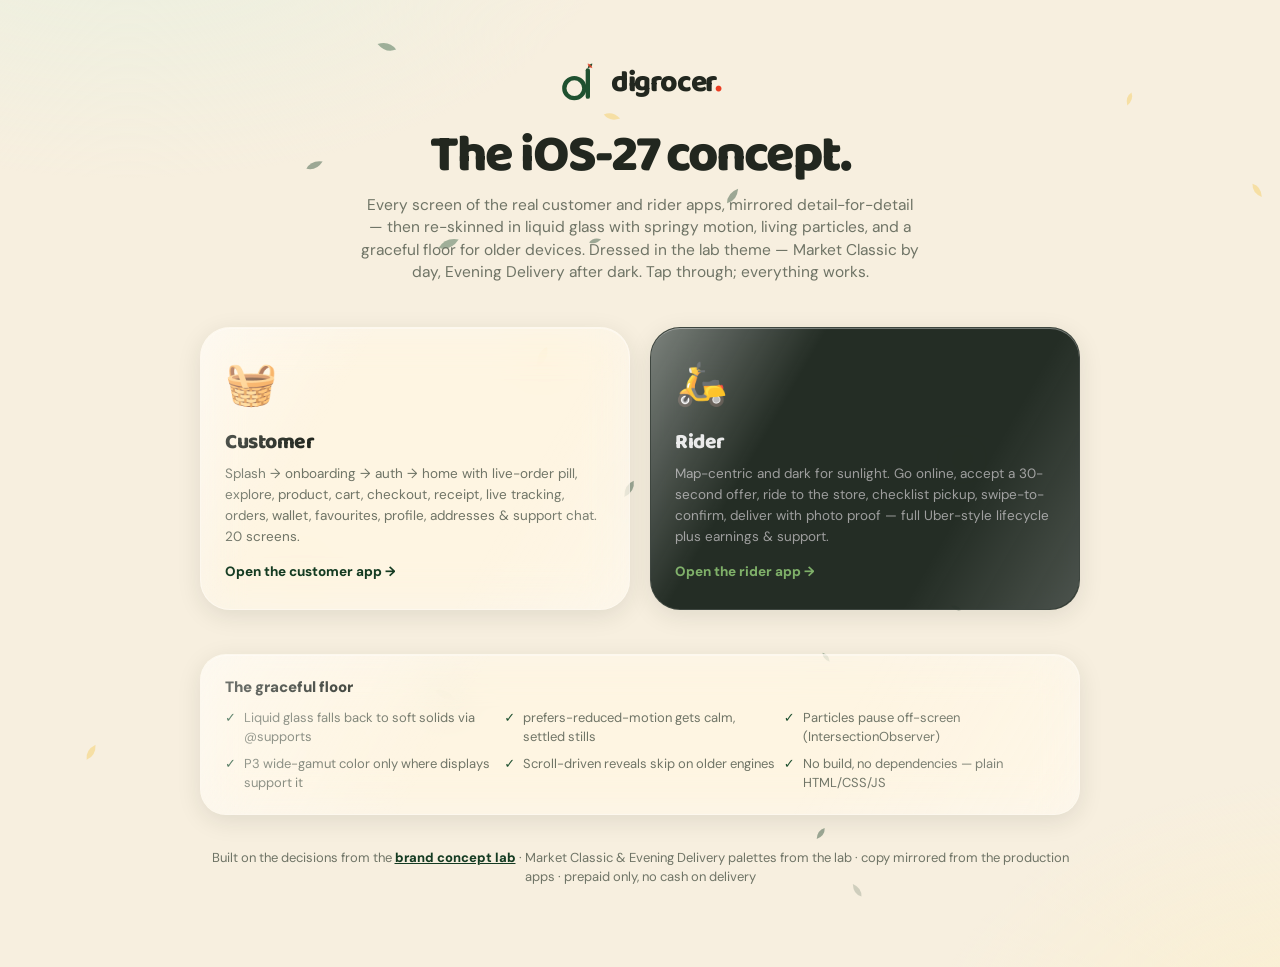
==== ios/index.html @ c110612d "feat: lab-theme platform editions — ios/ (iOS 27) and android/ (Android 16) Two new folders, both dr" ====
<!DOCTYPE html>
<html lang="en">
<head>
<meta charset="UTF-8">
<meta name="viewport" content="width=device-width, initial-scale=1.0">
<title>digrocer — iOS 27 · lab theme</title>
<link rel="preconnect" href="https://fonts.googleapis.com">
<link href="https://fonts.googleapis.com/css2?family=Baloo+2:wght@500;600;700;800&family=DM+Sans:opsz,wght@9..40,400..800&family=Fraunces:ital,opsz,wght@1,9..144,500..700&display=swap" rel="stylesheet">
<link rel="stylesheet" href="shared.css">
<style>
body{overflow:auto}
.hub{
  min-height:100vh;position:relative;
  background:
    radial-gradient(900px 500px at 10% -10%, var(--mint) 0%, transparent 55%),
    radial-gradient(700px 480px at 105% 110%, var(--harvest-soft) 0%, transparent 60%),
    var(--canvas);
  padding:60px 22px 80px;
}
.hub>canvas{position:fixed;inset:0;width:100%;height:100%;pointer-events:none}
.hubin{max-width:880px;margin:0 auto;position:relative;z-index:2}
.brandrow{display:flex;align-items:center;gap:12px;justify-content:center}
.wordmark{font-size:30px;font-weight:900;letter-spacing:-.04em}
.wordmark .dot{color:var(--berry)}
.hub h1{font-size:clamp(30px,6vw,52px);font-weight:900;letter-spacing:-.04em;text-align:center;margin:22px 0 10px;line-height:1.05}
.hub .lede{text-align:center;color:var(--ink-muted);max-width:560px;margin:0 auto 44px;font-size:15.5px}
.apps{display:grid;gap:20px;grid-template-columns:repeat(auto-fit,minmax(280px,1fr))}
.appcard{
  border-radius:30px;padding:26px 24px;text-align:left;display:block;text-decoration:none;color:inherit;
  transition:transform .25s var(--spring);
}
.appcard:hover{transform:translateY(-4px)}
.appcard .em{font-size:42px;display:block;margin-bottom:12px}
.appcard h2{font-size:21px;font-weight:900;letter-spacing:-.02em}
.appcard p{color:var(--ink-muted);font-size:13.5px;margin:6px 0 14px;line-height:1.55}
.appcard .cta{display:inline-flex;align-items:center;gap:7px;font-weight:800;font-size:13.5px;color:var(--forest)}
.appcard.darkc{background:rgba(18,29,22,.92);color:#E8E8E8;border-color:rgba(255,255,255,.12)}
.appcard.darkc p{color:#9E9E9E}
.appcard.darkc .cta{color:#7FB069}
.notes{margin-top:44px;border-radius:26px;padding:22px 24px}
.notes h3{font-size:15px;font-weight:900;margin-bottom:10px}
.notes ul{list-style:none;display:grid;gap:8px;grid-template-columns:repeat(auto-fit,minmax(240px,1fr))}
.notes li{font-size:13px;color:var(--ink-muted);display:flex;gap:8px}
.notes li::before{content:"✓";color:var(--grocer);font-weight:900}
.labline{text-align:center;margin-top:34px;font-size:13px;color:var(--ink-muted)}
.labline a{color:var(--forest);font-weight:800}
</style>
</head>
<body>
<div class="hub">
<canvas id="amb"></canvas>
<div class="hubin">
  <div class="brandrow">
    <svg width="40" height="47" viewBox="0 0 120 120" fill="none"><circle cx="46" cy="74" r="30" stroke="#1F5130" stroke-width="13"/><rect x="80" y="14" width="13" height="92" rx="6.5" fill="#1F5130"/><path d="M86 14 q2 -12 14 -14 q0 12 -14 14z" fill="#1F5130"/><path d="M100 14 q-2 -12 -14 -14 q0 12 14 14z" fill="#E0452B" opacity=".85"/></svg>
    <span class="wordmark">digrocer<span class="dot">.</span></span>
  </div>
  <h1>The iOS-27 concept.</h1>
  <p class="lede">Every screen of the real customer and rider apps, mirrored detail-for-detail — then re-skinned in liquid glass with springy motion, living particles, and a graceful floor for older devices. Dressed in the lab theme — Market Classic by day, Evening Delivery after dark. Tap through; everything works.</p>

  <div class="apps">
    <a class="appcard glass" href="customer.html">
      <span class="em">🧺</span>
      <h2>Customer</h2>
      <p>Splash → onboarding → auth → home with live-order pill, explore, product, cart, checkout, receipt, live tracking, orders, wallet, favourites, profile, addresses &amp; support chat. 20 screens.</p>
      <span class="cta">Open the customer app →</span>
    </a>
    <a class="appcard glass darkc" href="rider.html">
      <span class="em">🛵</span>
      <h2>Rider</h2>
      <p>Map-centric and dark for sunlight. Go online, accept a 30-second offer, ride to the store, checklist pickup, swipe-to-confirm, deliver with photo proof — full Uber-style lifecycle plus earnings &amp; support.</p>
      <span class="cta">Open the rider app →</span>
    </a>
  </div>

  <div class="notes glass">
    <h3>The graceful floor</h3>
    <ul>
      <li>Liquid glass falls back to soft solids via @supports</li>
      <li>prefers-reduced-motion gets calm, settled stills</li>
      <li>Particles pause off-screen (IntersectionObserver)</li>
      <li>P3 wide-gamut color only where displays support it</li>
      <li>Scroll-driven reveals skip on older engines</li>
      <li>No build, no dependencies — plain HTML/CSS/JS</li>
    </ul>
  </div>

  <p class="labline">Built on the decisions from the <a href="../index.html">brand concept lab</a> · Market Classic &amp; Evening Delivery palettes from the lab · copy mirrored from the production apps · prepaid only, no cash on delivery</p>
</div>
</div>
<script src="fx.js"></script>
<script>
DGFX.mount(document.getElementById('amb'),'drift',{count:20,alpha:.4,colors:['#1F5130','#143B22','#F5C84C']});
</script>
</body>
</html>
---- ios/shared.css ----
/* ============================================================
   DiGrocer · iOS-27 concept — LAB THEME edition
   Tokens come from the brand concept lab (index.html at repo
   root): Market Classic for light, Evening Delivery for dark /
   rider. Same liquid-glass language, same graceful floor.
============================================================ */

:root{
  /* Market Classic (lab palette) */
  --canvas:#F7EFDF; --surface:#FFFDF7; --ink:#22271F; --ink-muted:#6F7466;
  --hairline:#E9E0C9;
  --forest:#143B22; --grocer:#1F5130; --mint:#EAF0E0; --mint-deep:#CFE0C4;
  --harvest:#F5C84C; --harvest-soft:#FBF0CF; --berry:#E0452B;
  --on-brand:#FFFDF7;
  --glass-tint:255,253,247; --glass-a:.55; --glass-a-blur:.42;
  --shadow:0 6px 24px rgba(34,39,31,.10);
  --shadow-pop:0 18px 44px rgba(34,39,31,.18);
  --r-tile:16px; --r-card:22px;
  --spring:cubic-bezier(.34,1.45,.64,1);
  --ease:cubic-bezier(.25,.8,.35,1);
}
body.dark, body.rider{
  /* Evening Delivery (lab palette) */
  --canvas:#121D16; --surface:#1C2B21; --ink:#F4EEDF; --ink-muted:#A9B3A2;
  --hairline:#2C3A2F;
  --forest:#0E2A18; --grocer:#E9C24A; --mint:#1E3526; --mint-deep:#2C4A35;
  --harvest:#E9C24A; --harvest-soft:#3A2F12; --berry:#E05842;
  --on-brand:#1B2A20;
  --glass-tint:24,34,27; --glass-a:.62; --glass-a-blur:.5;
  --shadow:0 6px 24px rgba(0,0,0,.45);
  --shadow-pop:0 18px 44px rgba(0,0,0,.6);
}
/* P3 wide-gamut where the display can take it */
@supports (color: color(display-p3 0 0 0)){
  :root{--berry:color(display-p3 .85 .3 .2);--harvest:color(display-p3 .95 .78 .33)}
}

*{margin:0;padding:0;box-sizing:border-box}
html,body{height:100%}
body{
  font-family:'DM Sans',system-ui,-apple-system,sans-serif;
  background:var(--canvas);color:var(--ink);
  -webkit-font-smoothing:antialiased;font-size:15px;line-height:1.45;
  overflow:hidden;
}
button{font-family:inherit;cursor:pointer;border:none;background:none;color:inherit}
input,textarea{font-family:inherit;font-size:inherit;color:inherit}
:focus-visible{outline:2.5px solid var(--berry);outline-offset:2px;border-radius:8px}

/* ---------- desktop stage + phone frame ---------- */
.stage{
  height:100vh;height:100dvh;display:grid;place-items:center;position:relative;
  background:
    radial-gradient(900px 500px at 12% -10%, var(--mint) 0%, transparent 55%),
    radial-gradient(700px 480px at 105% 110%, var(--harvest-soft) 0%, transparent 60%),
    var(--canvas);
}
.stage>canvas.amb{position:absolute;inset:0;width:100%;height:100%;pointer-events:none}
.phone{
  position:relative;width:min(396px,100vw);height:min(844px,100dvh);
  background:var(--canvas);overflow:hidden;
  border-radius:52px;border:10px solid #14160F;
  box-shadow:0 40px 90px rgba(20,18,8,.4),0 0 0 1.5px rgba(255,255,255,.16) inset;
}
@media(max-width:430px),(max-height:880px) and (max-width:600px){
  .phone{width:100vw;height:100dvh;border-radius:0;border:none;box-shadow:none}
}
.island{
  position:absolute;top:10px;left:50%;transform:translateX(-50%);
  width:118px;height:32px;border-radius:20px;background:#14160F;z-index:90;
  pointer-events:none;
}
.sbar{
  position:absolute;top:0;left:0;right:0;height:52px;z-index:80;pointer-events:none;
  display:flex;align-items:center;justify-content:space-between;
  padding:14px 28px 0;font-size:14px;font-weight:700;letter-spacing:.01em;
}
.sbar .sicons{display:flex;gap:5px;align-items:center}
.sbar svg{display:block}

/* ---------- liquid glass (solid floor first) ---------- */
.glass{
  position:relative;
  background:rgba(var(--glass-tint),.92);
  border:1px solid rgba(255,255,255,.35);
  box-shadow:var(--shadow),inset 0 1px 0 rgba(255,255,255,.35);
}
@supports ((-webkit-backdrop-filter:blur(2px)) or (backdrop-filter:blur(2px))){
  .glass{
    background:rgba(var(--glass-tint),var(--glass-a-blur));
    -webkit-backdrop-filter:blur(22px) saturate(1.8);
    backdrop-filter:blur(22px) saturate(1.8);
  }
}
.glass::before{
  content:"";position:absolute;inset:0;border-radius:inherit;pointer-events:none;
  background:linear-gradient(120deg,rgba(255,255,255,.4),rgba(255,255,255,0) 30%,rgba(255,255,255,0) 70%,rgba(255,255,255,.18));
}
body.rider .glass::before,body.dark .glass::before{
  background:linear-gradient(120deg,rgba(255,255,255,.14),rgba(255,255,255,0) 30%,rgba(255,255,255,0) 72%,rgba(255,255,255,.07));
}

/* ---------- screens & transitions ---------- */
.scr{
  position:absolute;inset:0;background:var(--canvas);
  overflow-y:auto;overflow-x:hidden;-webkit-overflow-scrolling:touch;
  opacity:0;pointer-events:none;transform:translateY(14px) scale(.985);
  transition:opacity .32s var(--ease),transform .42s var(--spring);
  padding:64px 0 140px;scrollbar-width:none;
}
.scr::-webkit-scrollbar{display:none}
.scr.on{opacity:1;pointer-events:auto;transform:none}
.scr.full{padding:0}
.pad{padding-left:20px;padding-right:20px}

/* glass top bar inside a screen */
.topbar{
  position:sticky;top:-64px;margin-top:-64px;z-index:40;
  padding:60px 16px 10px;display:flex;align-items:center;gap:10px;
  border-radius:0 0 26px 26px;
}
.topbar h1{font-size:19px;font-weight:800;letter-spacing:-.01em;flex:1}
.iconbtn{
  width:38px;height:38px;border-radius:50%;display:grid;place-items:center;flex:none;
  background:rgba(var(--glass-tint),.7);box-shadow:var(--shadow);
  transition:transform .18s var(--spring);
}
.iconbtn:active{transform:scale(.88)}
.iconbtn svg{width:18px;height:18px}

/* ---------- type ---------- */
.h-display{font-size:30px;font-weight:800;letter-spacing:-.02em;line-height:1.08}
.h-sec{font-size:17px;font-weight:700;letter-spacing:-.01em}
.sub{color:var(--ink-muted);font-size:13px}
.eyebrow{font-size:10.5px;font-weight:800;letter-spacing:.12em;text-transform:uppercase;color:var(--ink-muted)}

/* lab type pairing: Baloo 2 for display, Fraunces for whispers */
.h-display,.h-sec,.topbar h1,.wordmark,.obslide h2,.promo h3,.empty b,
.statline .big,.bal,.celebr .amt,.bigtotals b,.hub h1,.appcard h2,
.tile .pr,.cartbar span{
  font-family:'Baloo 2','DM Sans',sans-serif;letter-spacing:-.01em;
}
.serif-tag{font-family:'Fraunces',serif;font-style:italic}

/* ---------- buttons ---------- */
.btn{
  display:flex;align-items:center;justify-content:center;gap:8px;
  width:100%;padding:15px 18px;border-radius:999px;
  background:var(--grocer);color:var(--on-brand);font-weight:800;font-size:15px;
  box-shadow:0 8px 22px rgba(31,81,48,.35);
  transition:transform .18s var(--spring),box-shadow .2s;
}
body.rider .btn,body.dark .btn{box-shadow:0 8px 22px rgba(233,194,74,.28)}
.btn:active{transform:scale(.965)}
.btn[disabled]{opacity:.45;pointer-events:none}
.btn.tonal{background:var(--mint);color:var(--grocer);box-shadow:none}
.btn.ghost{background:transparent;color:var(--grocer);box-shadow:none;border:1.5px solid var(--hairline)}
.btn.harvest{background:var(--harvest);color:#3A2A05;box-shadow:0 8px 22px rgba(245,200,76,.35)}
.btn.danger{background:transparent;color:var(--berry);box-shadow:none}
.btn.sm{padding:10px 16px;font-size:13px;width:auto}

/* ---------- cards / cells ---------- */
.card{background:var(--surface);border-radius:var(--r-card);border:1px solid var(--hairline);box-shadow:var(--shadow)}
.cell{
  display:flex;align-items:center;gap:13px;padding:14px 16px;width:100%;text-align:left;
  transition:background .15s;
}
.cell:active{background:rgba(31,81,48,.06);background:color-mix(in srgb,var(--grocer) 7%,transparent)}
.cell+.cell{border-top:1px solid var(--hairline)}
.cell .ic{width:36px;height:36px;border-radius:12px;background:var(--mint);color:var(--grocer);display:grid;place-items:center;flex:none}
.cell .ic svg{width:17px;height:17px}
.cell .tx{flex:1;min-width:0}
.cell .tx b{display:block;font-size:14.5px;font-weight:700}
.cell .tx span{display:block;font-size:12px;color:var(--ink-muted)}
.chev{color:var(--ink-muted);flex:none}

/* ---------- fields ---------- */
.field{margin-bottom:12px}
.field label{display:block;font-size:11.5px;font-weight:700;color:var(--ink-muted);margin:0 0 6px 4px;letter-spacing:.04em}
.field input,.field textarea,.field select{
  width:100%;padding:14px 16px;border-radius:var(--r-tile);
  border:1.5px solid var(--hairline);background:var(--surface);
  font-size:14.5px;font-weight:600;transition:border-color .2s,box-shadow .2s;
  -webkit-appearance:none;appearance:none;
}
.field input:focus,.field textarea:focus{outline:none;border-color:var(--grocer);box-shadow:0 0 0 4px rgba(31,81,48,.14)}

/* ---------- chips ---------- */
.chips{display:flex;gap:8px;overflow-x:auto;padding:4px 20px 8px;scrollbar-width:none}
.chips::-webkit-scrollbar{display:none}
.chip{
  flex:none;padding:9px 16px;border-radius:999px;font-size:13px;font-weight:700;
  background:var(--surface);border:1.5px solid var(--hairline);color:var(--ink);
  transition:transform .18s var(--spring);
}
.chip:active{transform:scale(.93)}
.chip.on{background:var(--ink);color:var(--canvas);border-color:var(--ink)}

/* ---------- product tiles & steppers ---------- */
.tile{
  background:var(--surface);border-radius:var(--r-tile);border:1px solid var(--hairline);
  padding:10px;position:relative;text-align:left;box-shadow:var(--shadow);
  transition:transform .2s var(--spring);
}
.tile:active{transform:scale(.97)}
.tile .ph{
  height:86px;border-radius:12px;display:grid;place-items:center;font-size:38px;
  background:linear-gradient(150deg,var(--mint) 0%,var(--mint-deep) 130%);
  margin-bottom:8px;position:relative;overflow:hidden;
}
.tile .ph .off{
  position:absolute;top:6px;left:6px;background:var(--berry);color:#FFFDF7;
  font-size:10px;font-weight:800;border-radius:999px;padding:3px 8px;
}
.tile h5{font-size:12.5px;font-weight:700;line-height:1.25;min-height:31px}
.tile .pr{font-size:13.5px;font-weight:800;margin-top:3px}
.tile .pr s{color:var(--ink-muted);font-weight:600;font-size:11px;margin-left:5px}
.tile .fav{position:absolute;top:14px;right:14px;z-index:3;width:28px;height:28px;border-radius:50%;
  background:rgba(var(--glass-tint),.8);display:grid;place-items:center;box-shadow:var(--shadow)}
.tile .fav svg{width:14px;height:14px}
.step{
  position:absolute;right:8px;bottom:8px;height:32px;display:flex;align-items:center;
  border-radius:999px;background:var(--grocer);color:var(--on-brand);overflow:hidden;
  box-shadow:0 6px 16px rgba(31,81,48,.4);transition:width .3s var(--spring);
}
.step button{width:32px;height:32px;display:grid;place-items:center;color:var(--on-brand);font-size:17px;font-weight:800}
.step .q{min-width:18px;text-align:center;font-size:13.5px;font-weight:800}
.step.zero .q,.step.zero .minus{display:none}

/* ---------- dock (glass tab bar) ---------- */
.dock{
  position:absolute;left:14px;right:14px;bottom:14px;z-index:60;
  border-radius:32px;display:flex;padding:8px 6px;
  transition:transform .4s var(--spring),opacity .3s;
}
.dock.hide{transform:translateY(120%);opacity:0;pointer-events:none}
.dock button{
  flex:1;display:flex;flex-direction:column;align-items:center;gap:3px;
  padding:7px 0 5px;font-size:10px;font-weight:700;color:var(--ink-muted);
  border-radius:22px;position:relative;transition:color .2s,transform .18s var(--spring);
}
.dock button:active{transform:scale(.9)}
.dock button.on{color:var(--grocer)}
.dock button.on::before{
  content:"";position:absolute;inset:2px 6px;border-radius:20px;
  background:rgba(31,81,48,.12);background:color-mix(in srgb,var(--grocer) 14%,transparent);
  z-index:-1;animation:dockPop .35s var(--spring);
}
.dock svg{width:21px;height:21px}
@keyframes dockPop{0%{transform:scale(.5);opacity:0}100%{transform:scale(1);opacity:1}}

/* ---------- floating cart bar ---------- */
.cartbar{
  position:absolute;left:14px;right:14px;bottom:86px;z-index:59;
  border-radius:22px;padding:12px 14px;display:flex;align-items:center;gap:11px;
  background:var(--forest);color:#FFFDF7;box-shadow:var(--shadow-pop);
  transform:translateY(170px);opacity:0;pointer-events:none;cursor:pointer;border:none;
  transition:transform .45s var(--spring),opacity .25s ease;
}
.cartbar.show{transform:none;opacity:1;pointer-events:auto}
.cartbar .n{
  width:30px;height:30px;border-radius:50%;background:var(--harvest);color:#3A2A05;
  display:grid;place-items:center;font-size:13px;font-weight:900;flex:none;
}
.cartbar .n.bump{animation:bump .4s var(--spring)}
@keyframes bump{40%{transform:scale(1.35)}}
.cartbar b{flex:1;font-size:13.5px}
.cartbar span{font-weight:800;font-size:14.5px}

/* ---------- live order pill ---------- */
.livepill{
  display:flex;align-items:center;gap:10px;width:calc(100% - 40px);margin:0 20px 14px;
  border-radius:18px;padding:11px 14px;border:none;text-align:left;
  background:var(--ink);color:var(--canvas);box-shadow:var(--shadow-pop);
  animation:rise .5s var(--spring) both;
}
.livepill .pulse{width:10px;height:10px;border-radius:50%;background:var(--harvest);position:relative;flex:none}
.livepill .pulse::after{content:"";position:absolute;inset:-5px;border-radius:50%;border:2px solid var(--harvest);animation:pulse 1.6s ease-out infinite}
.livepill b{flex:1;font-size:13px}
.livepill span{font-size:11.5px;opacity:.75}
@keyframes pulse{0%{transform:scale(.5);opacity:1}100%{transform:scale(1.4);opacity:0}}
@keyframes rise{0%{opacity:0;transform:translateY(16px)}100%{opacity:1;transform:none}}

/* ---------- sheet ---------- */
.sheetwrap{position:absolute;inset:0;z-index:70;pointer-events:none}
.sheetwrap.open{pointer-events:auto}
.sheetwrap .dim{position:absolute;inset:0;background:rgba(14,10,4,.4);opacity:0;transition:opacity .3s}
.sheetwrap.open .dim{opacity:1}
.sheet{
  position:absolute;left:8px;right:8px;bottom:8px;border-radius:30px;
  padding:10px 18px 20px;transform:translateY(115%);transition:transform .5s var(--spring);
  max-height:78%;overflow-y:auto;
}
.sheetwrap.open .sheet{transform:none}
.grab{width:38px;height:4.5px;border-radius:99px;background:var(--ink-muted);opacity:.35;margin:4px auto 12px}

/* ---------- toast ---------- */
.toast{
  position:absolute;left:50%;bottom:120px;transform:translate(-50%,30px) scale(.8);
  z-index:95;border-radius:999px;padding:11px 19px;font-size:13px;font-weight:700;
  opacity:0;transition:all .4s var(--spring);pointer-events:none;white-space:nowrap;
  display:flex;align-items:center;gap:8px;
}
.toast.show{opacity:1;transform:translate(-50%,0) scale(1)}

/* ---------- status chips ---------- */
.stchip{display:inline-flex;align-items:center;gap:6px;border-radius:999px;padding:5px 11px;font-size:11px;font-weight:800}
.stchip i{width:7px;height:7px;border-radius:50%;background:currentColor}
.st-pending{background:var(--harvest-soft);color:#9A6A0B}
body.rider .st-pending,body.dark .st-pending{color:#E9C24A}
.st-active{background:var(--mint);color:var(--grocer)}
.st-done{background:var(--mint);color:var(--grocer)}
.st-cancel{background:rgba(224,69,43,.12);color:var(--berry)}

/* ---------- timeline ---------- */
.tl{position:relative;padding-left:30px}
.tl .step-row{position:relative;padding-bottom:22px}
.tl .step-row::before{content:"";position:absolute;left:-22px;top:22px;bottom:-2px;width:2.5px;background:var(--hairline);border-radius:2px}
.tl .step-row:last-child::before{display:none}
.tl .dot{
  position:absolute;left:-30px;top:1px;width:19px;height:19px;border-radius:50%;
  border:2.5px solid var(--hairline);background:var(--surface);display:grid;place-items:center;
}
.tl .step-row.done .dot{background:var(--grocer);border-color:var(--grocer);color:var(--on-brand)}
.tl .step-row.done::before{background:var(--grocer)}
.tl .step-row.now .dot{border-color:var(--grocer);box-shadow:0 0 0 5px rgba(31,81,48,.18);animation:pulse-dot 1.6s ease infinite}
@keyframes pulse-dot{50%{box-shadow:0 0 0 8px rgba(31,81,48,.08)}}
.tl b{font-size:13.5px;font-weight:700;display:block}
.tl span{font-size:11.5px;color:var(--ink-muted)}

/* ---------- switch (iOS) ---------- */
.sw{width:48px;height:29px;border-radius:999px;background:var(--hairline);position:relative;flex:none;transition:background .25s;border:none;cursor:pointer}
.sw::after{content:"";position:absolute;top:2.5px;left:2.5px;width:24px;height:24px;border-radius:50%;background:#FFFDF7;box-shadow:0 2px 6px rgba(0,0,0,.25);transition:transform .3s var(--spring)}
.sw.on{background:var(--grocer)}
.sw.on::after{transform:translateX(19px)}

/* ---------- skeleton (Breathe) ---------- */
@keyframes breathe{0%,100%{opacity:.45}50%{opacity:1}}
.skel{background:var(--hairline);border-radius:10px;animation:breathe 1.4s ease infinite}

/* ---------- motion utilities ---------- */
@keyframes floaty{0%,100%{transform:translateY(0)}50%{transform:translateY(-9px)}}
.floaty{animation:floaty 3.4s ease-in-out infinite}
@keyframes spin{to{transform:rotate(360deg)}}
.spin{animation:spin 1s linear infinite}
@keyframes popIn{0%{transform:scale(0)}70%{transform:scale(1.15)}100%{transform:scale(1)}}
.pop{animation:popIn .5s var(--spring) both}

/* swipe to confirm (rider) */
.swipe{
  position:relative;height:58px;border-radius:999px;overflow:hidden;
  background:var(--mint);border:1.5px solid var(--mint-deep);
  display:flex;align-items:center;justify-content:center;user-select:none;touch-action:none;
}
body.rider .swipe{background:#1E3526;border-color:#2C4A35}
.swipe .lbl{font-size:13.5px;font-weight:800;color:var(--grocer);transition:opacity .2s}
body.rider .swipe .lbl{color:#7FB069}
.swipe .thumb{
  position:absolute;left:5px;top:5px;width:48px;height:48px;border-radius:50%;
  background:var(--grocer);color:var(--on-brand);display:grid;place-items:center;
  box-shadow:0 5px 14px rgba(31,81,48,.45);cursor:grab;
}
body.rider .swipe .thumb{box-shadow:0 5px 14px rgba(233,194,74,.4)}
.swipe .fill{position:absolute;left:0;top:0;bottom:0;width:0;background:rgba(31,81,48,.22);background:color-mix(in srgb,var(--grocer) 24%,transparent)}
.swipe.done .lbl{opacity:0}

/* particle overlay (taps, bursts) */
canvas.fxoverlay{position:absolute;inset:0;z-index:94;pointer-events:none;width:100%;height:100%}

/* scroll-driven entrances on the newest engines only */
@supports (animation-timeline: view()){
  .vreveal{animation:vrev both;animation-timeline:view();animation-range:entry 0% entry 50%}
  @keyframes vrev{from{opacity:.15;transform:translateY(16px)}to{opacity:1;transform:none}}
}

@media (prefers-reduced-motion: reduce){
  *,*::before,*::after{animation:none!important;transition:none!important}
}
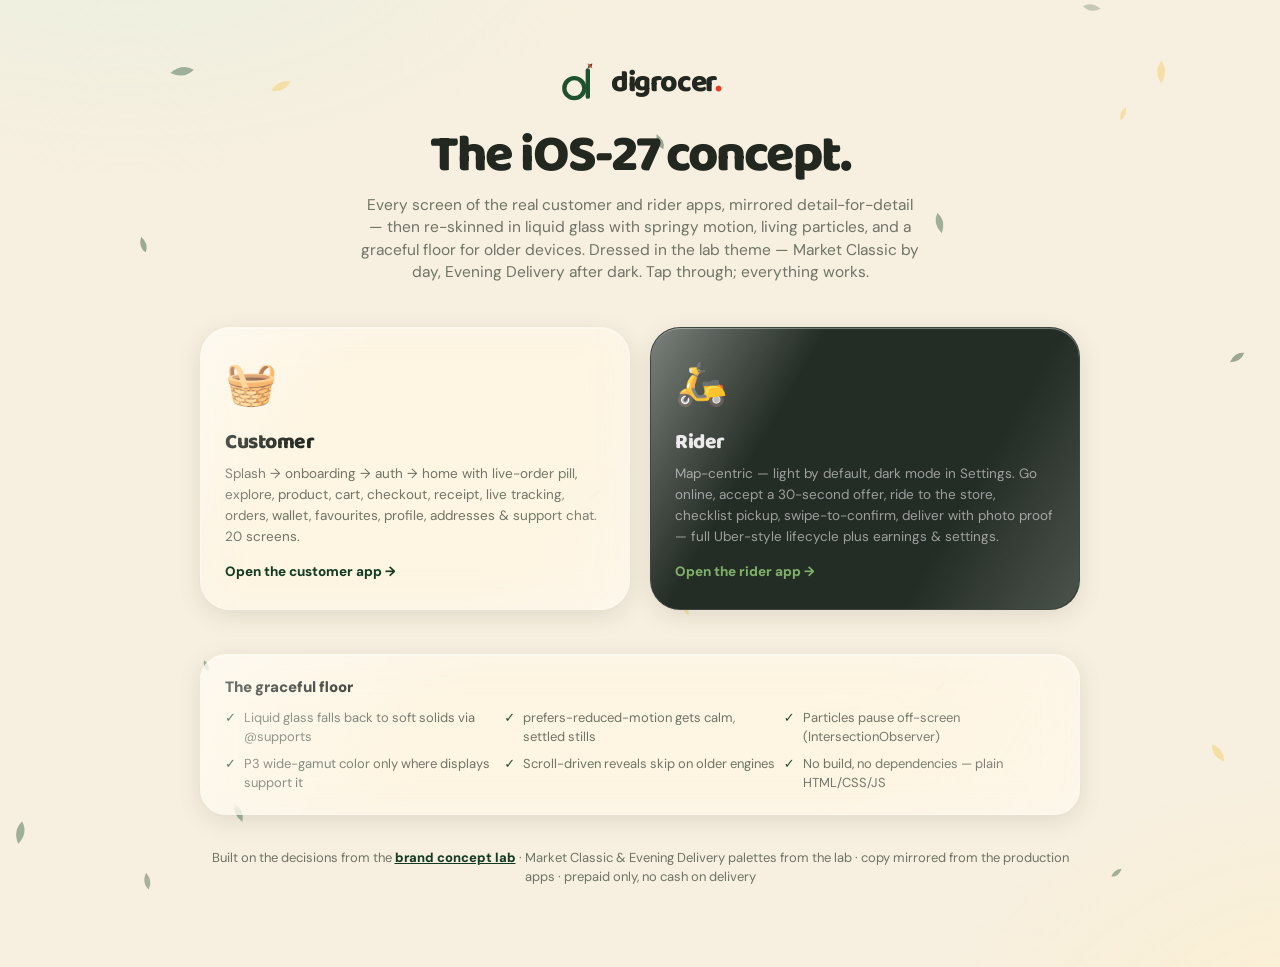
==== commit 5d427c58: "feat(rider): Settings replaces Support entry — ios/ and android/ The rider gear menu is now a Settin" ====
--- a/ios/index.html
+++ b/ios/index.html
@@ -67,7 +67,7 @@
     <a class="appcard glass darkc" href="rider.html">
       <span class="em">🛵</span>
       <h2>Rider</h2>
-      <p>Map-centric and dark for sunlight. Go online, accept a 30-second offer, ride to the store, checklist pickup, swipe-to-confirm, deliver with photo proof — full Uber-style lifecycle plus earnings &amp; support.</p>
+      <p>Map-centric — light by default, dark mode in Settings. Go online, accept a 30-second offer, ride to the store, checklist pickup, swipe-to-confirm, deliver with photo proof — full Uber-style lifecycle plus earnings &amp; settings.</p>
       <span class="cta">Open the rider app →</span>
     </a>
   </div>
--- a/ios/shared.css
+++ b/ios/shared.css
@@ -352,15 +352,15 @@
   background:var(--mint);border:1.5px solid var(--mint-deep);
   display:flex;align-items:center;justify-content:center;user-select:none;touch-action:none;
 }
-body.rider .swipe{background:#1E3526;border-color:#2C4A35}
+body.dark .swipe,body.rider .swipe{background:#1E3526;border-color:#2C4A35}
 .swipe .lbl{font-size:13.5px;font-weight:800;color:var(--grocer);transition:opacity .2s}
-body.rider .swipe .lbl{color:#7FB069}
+body.dark .swipe .lbl,body.rider .swipe .lbl{color:#7FB069}
 .swipe .thumb{
   position:absolute;left:5px;top:5px;width:48px;height:48px;border-radius:50%;
   background:var(--grocer);color:var(--on-brand);display:grid;place-items:center;
   box-shadow:0 5px 14px rgba(31,81,48,.45);cursor:grab;
 }
-body.rider .swipe .thumb{box-shadow:0 5px 14px rgba(233,194,74,.4)}
+body.dark .swipe .thumb,body.rider .swipe .thumb{box-shadow:0 5px 14px rgba(233,194,74,.4)}
 .swipe .fill{position:absolute;left:0;top:0;bottom:0;width:0;background:rgba(31,81,48,.22);background:color-mix(in srgb,var(--grocer) 24%,transparent)}
 .swipe.done .lbl{opacity:0}
 
